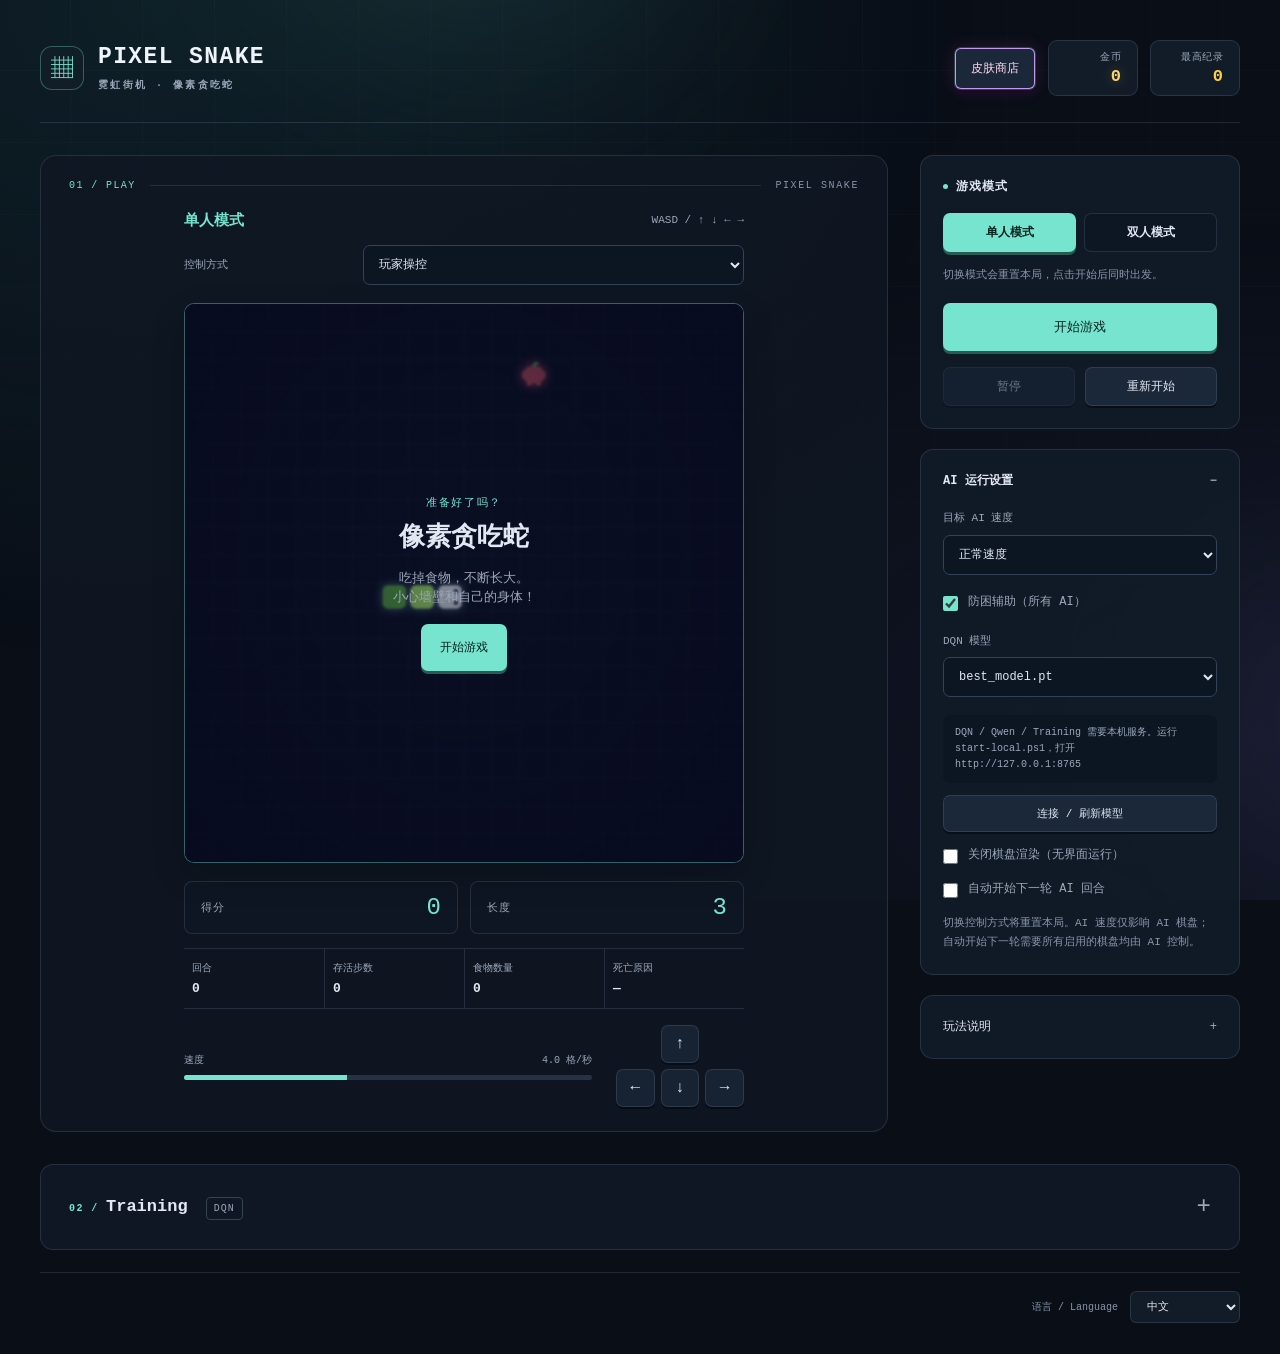
==== index.html @ e426af6d "Initial upload: Pixel Snake AI agents and training" ====
<!DOCTYPE html>
<html lang="zh-CN">
<head>
<meta charset="UTF-8">
<meta name="viewport" content="width=device-width, initial-scale=1, maximum-scale=1, user-scalable=no">
<title>像素贪吃蛇 · PIXEL SNAKE</title>
<link rel="stylesheet" href="css/style.css">
<link rel="stylesheet" href="css/layout.css">
</head>
<body>
<div class="bg" aria-hidden="true"><div class="bg-grid"></div><div class="glow g1"></div><div class="glow g2"></div></div>
<main class="cabinet" id="cabinet">
  <header class="topbar">
    <div class="brand"><div class="mark" aria-hidden="true">▦</div><h1 class="logo">PIXEL SNAKE<small data-i18n="subtitle">像素风贪吃蛇</small></h1></div>
    <div class="top-actions">
      
      <button class="btn ghost shop-launch" id="shop-open" data-i18n="shop">皮肤商店</button>
      <div class="best-chip coin-chip"><span data-i18n="coins">金币</span><b id="coins">0</b></div>
      
      <div class="best-chip"><span data-i18n="best">最高纪录</span><b id="best">0</b></div>
    </div>
  </header>
  <section class="stage" data-i18n-aria="gameArea" aria-label="游戏区域">
    <div class="section-caption"><span class="section-index">01 / PLAY</span><span class="section-caption-line"></span><span>PIXEL SNAKE</span></div>
    <div class="boards">
      <section class="player" id="player-1" aria-labelledby="player-title-1">
        <header class="player-heading"><h2 id="player-title-1">玩家 1</h2><span id="player-keys-1">WASD / ↑ ↓ ← →</span></header>
        <!-- agent-controls-start -->
        <label class="agent-select"><span data-i18n="controller">Controller</span>
          <select id="agent-1" data-player-agent="1">
            <option value="human" data-i18n="humanAgent">Human</option>
            <option value="random" data-i18n="randomAgent">Random AI</option>
            <option value="heuristic" data-i18n="heuristicAgent">Heuristic AI</option>
            <option value="dqn">DQN</option>
            <option value="qwen">Qwen (Ollama)</option>
          </select>
        </label>
        <p class="headless-note" id="ai-status-1" role="status" aria-live="polite"></p>
        <p class="hint throughput" id="ai-rate-1" hidden></p>
        <p class="headless-note" id="headless-1" data-i18n="headlessNote" hidden>Board rendering is disabled. Statistics remain live.</p>
        <!-- agent-controls-end -->
        <div class="screen" id="screen-1">
          <canvas id="game-1" width="480" height="480" aria-label="玩家 1 的贪吃蛇棋盘" data-i18n="canvasFallback">请使用支持 Canvas 的浏览器。</canvas>
          <div class="flash" id="flash-1" aria-hidden="true"></div>
          <div class="overlay" id="overlay-1"><div class="overlay-inner">
            <div class="ov-kicker" id="kicker-1">准备好了吗？</div>
            <h2 class="ov-title" id="title-1">像素贪吃蛇</h2>
            <p class="ov-sub" id="text-1">吃掉食物，不断长大。</p>
            <button class="btn primary" id="play-1" data-i18n="start">开始游戏</button>
          </div></div>
        </div>
        <div class="score-grid">
          <div class="stat score"><div class="lab" data-i18n="score">得分</div><div class="val" id="score-1">0</div></div>
          <div class="stat"><div class="lab" data-i18n="length">长度</div><div class="val" id="length-1">3</div></div>
        </div>
        <dl class="episode-stats" aria-label="Episode statistics" data-i18n-aria="episodeStats">
          <div><dt data-i18n="episodeNumber">Episode</dt><dd id="episode-1">0</dd></div>
          <div><dt data-i18n="stepsSurvived">Steps survived</dt><dd id="steps-1">0</dd></div>
          <div><dt data-i18n="foodCollected">Food collected</dt><dd id="food-1">0</dd></div>
          <div><dt data-i18n="causeOfDeath">Cause of death</dt><dd id="death-1">—</dd></div>
        </dl>
        <div class="board-bottom">
        <div class="speed-meter"><div class="top"><span data-i18n="speed">速度</span><span id="speed-1">4.0 格/秒</span></div><div class="meter"><i id="meter-1"></i></div></div>
        <div class="direction-controls">
        <div class="dpad" data-i18n-aria="directions" aria-label="方向控制">
          <button class="btn ghost up" data-player="1" data-direction="up" data-i18n-aria="up" aria-label="向上">↑</button>
          <button class="btn ghost left" data-player="1" data-direction="left" data-i18n-aria="left" aria-label="向左">←</button>
          <button class="btn ghost right" data-player="1" data-direction="right" data-i18n-aria="right" aria-label="向右">→</button>
          <button class="btn ghost down" data-player="1" data-direction="down" data-i18n-aria="down" aria-label="向下">↓</button>
        </div>
        </div>
        </div>
      </section>
      <section class="player second" id="player-2" aria-labelledby="player-title-2" hidden>
        <header class="player-heading"><h2 id="player-title-2">玩家 2</h2><span id="player-keys-2">↑ ↓ ← →</span></header>
        <!-- agent-controls-start -->
        <label class="agent-select"><span data-i18n="controller">Controller</span>
          <select id="agent-2" data-player-agent="2">
            <option value="human" data-i18n="humanAgent">Human</option>
            <option value="random" data-i18n="randomAgent">Random AI</option>
            <option value="heuristic" data-i18n="heuristicAgent">Heuristic AI</option>
            <option value="dqn">DQN</option>
            <option value="qwen">Qwen (Ollama)</option>
          </select>
        </label>
        <p class="headless-note" id="ai-status-2" role="status" aria-live="polite"></p>
        <p class="hint throughput" id="ai-rate-2" hidden></p>
        <p class="headless-note" id="headless-2" data-i18n="headlessNote" hidden>Board rendering is disabled. Statistics remain live.</p>
        <!-- agent-controls-end -->
        <div class="screen" id="screen-2">
          <canvas id="game-2" width="480" height="480" aria-label="玩家 2 的贪吃蛇棋盘" data-i18n="canvasFallback">请使用支持 Canvas 的浏览器。</canvas>
          <div class="flash" id="flash-2" aria-hidden="true"></div>
          <div class="overlay" id="overlay-2"><div class="overlay-inner">
            <div class="ov-kicker" id="kicker-2">准备好了吗？</div>
            <h2 class="ov-title" id="title-2">像素贪吃蛇</h2>
            <p class="ov-sub" id="text-2">吃掉食物，不断长大。</p>
            <button class="btn primary" id="play-2" data-i18n="start">开始游戏</button>
          </div></div>
        </div>
        <div class="score-grid">
          <div class="stat score"><div class="lab" data-i18n="score">得分</div><div class="val" id="score-2">0</div></div>
          <div class="stat"><div class="lab" data-i18n="length">长度</div><div class="val" id="length-2">3</div></div>
        </div>
        <dl class="episode-stats" aria-label="Episode statistics" data-i18n-aria="episodeStats">
          <div><dt data-i18n="episodeNumber">Episode</dt><dd id="episode-2">0</dd></div>
          <div><dt data-i18n="stepsSurvived">Steps survived</dt><dd id="steps-2">0</dd></div>
          <div><dt data-i18n="foodCollected">Food collected</dt><dd id="food-2">0</dd></div>
          <div><dt data-i18n="causeOfDeath">Cause of death</dt><dd id="death-2">—</dd></div>
        </dl>
        <div class="board-bottom">
        <div class="speed-meter"><div class="top"><span data-i18n="speed">速度</span><span id="speed-2">4.0 格/秒</span></div><div class="meter"><i id="meter-2"></i></div></div>
        <div class="direction-controls">
        <div class="dpad" data-i18n-aria="directions" aria-label="方向控制">
          <button class="btn ghost up" data-player="2" data-direction="up" data-i18n-aria="up" aria-label="向上">↑</button>
          <button class="btn ghost left" data-player="2" data-direction="left" data-i18n-aria="left" aria-label="向左">←</button>
          <button class="btn ghost right" data-player="2" data-direction="right" data-i18n-aria="right" aria-label="向右">→</button>
          <button class="btn ghost down" data-player="2" data-direction="down" data-i18n-aria="down" aria-label="向下">↓</button>
        </div>
        </div>
        </div>
      </section>
    </div>
    
  </section>
  <aside class="panel">
    <section class="card game-mode-card">
      <h3 data-i18n="mode">游戏模式</h3>
      <div class="seg" role="group" data-i18n-aria="mode" aria-label="游戏模式">
        <button data-mode="single" data-i18n="single" class="active" aria-pressed="true">单人模式</button>
        <button data-mode="dual" data-i18n="dual" aria-pressed="false">双人模式</button>
      </div>
      <p class="hint secondary-hint" data-i18n="modeHint">切换模式会重置本局，点击开始后同时出发。</p>
      <button class="btn primary round-action" id="start" data-i18n="start">开始游戏</button>
      <div class="ctl-row"><button class="btn ghost" id="pause" disabled>暂停</button><button class="btn ghost" id="restart" data-i18n="restart">重新开始</button></div>
    </section>
    <!-- agent-controls-start -->
    <details class="card agent-settings" open>
      <summary data-i18n="agentSettings">AI execution</summary>
      <label class="agent-select"><span data-i18n="aiSpeed">AI speed</span>
        <select id="ai-speed">
          <option value="normal" data-i18n="normalSpeed">Normal</option>
          <option value="60">60 steps/s</option>
          <option value="600">600 steps/s</option>
          <option value="6000">6,000 steps/s</option>
        </select>
      </label>
      <label class="agent-check"><input id="ai-safety" type="checkbox" checked><span data-i18n="safetyAssist">防困辅助（所有 AI）</span></label>
      <label class="agent-select"><span data-i18n="dqnModel">DQN 模型</span><select id="dqn-model"><option value="best_model.pt">best_model.pt</option></select></label>
      <p class="hint" id="local-status" role="status"></p>
      <button class="btn ghost" id="refresh-models" data-i18n="refreshModels">连接 / 刷新模型</button>
      <label class="agent-check"><input id="headless" type="checkbox"><span data-i18n="headless">Disable board rendering (headless)</span></label>
      <label class="agent-check"><input id="auto-restart" type="checkbox"><span data-i18n="autoRestart">Auto-restart AI episodes</span></label>
      <p class="hint secondary-hint" data-i18n="agentHint">Changing controller resets the round. AI speed affects AI boards only. Auto-restart requires every active board to use AI.</p>
    </details>
    <!-- agent-controls-end -->
    <details class="card rules-card">
      <summary data-i18n="rules">玩法说明</summary>
      <p class="hint" id="instructions">方向键 / WASD 移动 · 空格暂停</p>
      <p class="hint" data-i18n="boostHint">沿当前方向长按 0.5 秒加速到 10 格/秒，松开恢复。</p>
      <p class="hint" data-i18n="speedHint">初始每秒 4 格，每吃一个果子增加 0.1 格/秒，最高 10 格/秒。</p>
      <p class="hint" id="mode-rules">吃掉食物，不断长大。小心墙壁和自己的身体！</p>
      <div class="legend-row"><span data-i18n="startPause">开始 / 暂停</span><div class="keys"><span class="key" data-i18n="space">空格</span></div></div>
    </details>
  </aside>
    <details class="card training-panel" id="training-panel">
      <summary><span><span class="section-index">02 / </span>Training <span class="section-tag">DQN</span></span><span class="disclosure-mark" aria-hidden="true">+</span></summary>
      <p class="hint" data-i18n="trainingHint">选择已有模型继续训练，或从零开始。episode 数表示本次追加数量。Qwen 不参与训练。</p>
      <div class="training-layout"><div class="training-fields">
      <label class="agent-select"><span data-i18n="trainingSource">起始模型</span><select id="training-model"><option value="" data-i18n="newModel">从零开始</option></select></label>
      <label class="agent-select"><span data-i18n="rewardProfile">训练奖励</span><select id="training-reward"><option value="inherit" data-i18n="rewardInherit">沿用模型（新模型用经典奖励）</option><option value="classic" data-i18n="rewardClassic">经典奖励</option><option value="strategy_v1" data-i18n="rewardStrategy">策略奖励 v1（实验）</option></select></label>
      <p class="hint" data-i18n="rewardHint">切换奖励会清空旧经验回放；保留网络和累计 episode。策略奖励需训练后才影响模型。</p>
      <label class="agent-select"><span data-i18n="trainingEpisodes">追加 episodes</span><input id="training-episodes" type="number" min="1" max="10000" value="100"></label>
      <label class="agent-select"><span data-i18n="saveEvery">保存间隔</span><input id="training-save-every" type="number" min="1" max="10000" value="100"></label>
      <label class="agent-select"><span data-i18n="trainingSeed">随机种子（新模型）</span><input id="training-seed" type="number" min="0" max="99999" value="42"></label>
      </div><div class="training-monitor">
      <div class="ctl-row"><button id="training-start" class="btn primary" data-i18n="trainingStart">开始训练</button><button id="training-stop" class="btn ghost" disabled data-i18n="trainingStop">停止并保存</button></div>
      <progress id="training-progress" max="100" value="0"></progress>
      <p class="hint" id="training-status" role="status" aria-live="polite"></p>
      <p class="hint" data-i18n="trainingSaveHint">保存在 models/，例如 2000_model.pt 追加 500 回合后生成 2500_model.pt。同名模型保留在独立目录。</p>
      </div></div>
    </details>
  <footer class="cabinet-footer">
    <label class="language-control"><span data-i18n="languageLabel">语言 / Language</span><select id="language"><option value="zh-CN">中文</option><option value="en">English</option><option value="fr">Français</option></select></label>
  </footer>
  <dialog class="skin-shop" id="skin-shop" aria-labelledby="shop-title">
    <header class="shop-header"><h2 id="shop-title" data-i18n="shop">皮肤商店</h2><button class="btn ghost" id="shop-close" data-i18n="close" autofocus>关闭</button></header>
    <p class="shop-caption" data-i18n="shopIntro">每吃一个果子获得 5 金币，两位玩家共享钱包。解锁你喜欢的霓虹皮肤。</p>
    <div class="shop-toolbar">
      <div class="shop-target"><span data-i18n="equipFor">装备给</span><div class="seg" role="group" data-i18n-aria="equipFor" aria-label="装备给">
        <button data-shop-player="1" data-i18n="player1" aria-pressed="true" class="active">玩家 1</button>
        <button data-shop-player="2" data-i18n="player2" aria-pressed="false">玩家 2</button>
      </div></div>
      <div class="best-chip coin-chip"><span data-i18n="coins">金币</span><b id="shop-coins">0</b></div>
    </div>
    <div class="shop-grid">
      <article class="skin-card" id="skin-card-lime" style="--skin-color:#b5ff70;--skin-alt:#63c244">
        <div class="skin-preview" aria-hidden="true"><i></i><i></i><i></i><i></i><i></i><i></i></div>
        <h3 data-i18n="skin_lime">lime</h3><p class="skin-price" id="skin-price-lime"></p>
        <button class="btn ghost" id="skin-buy-lime" data-skin="lime">装备</button>
      </article>
      <article class="skin-card" id="skin-card-cyan" style="--skin-color:#75f8ff;--skin-alt:#31bbd2">
        <div class="skin-preview" aria-hidden="true"><i></i><i></i><i></i><i></i><i></i><i></i></div>
        <h3 data-i18n="skin_cyan">cyan</h3><p class="skin-price" id="skin-price-cyan"></p>
        <button class="btn ghost" id="skin-buy-cyan" data-skin="cyan">装备</button>
      </article>
      <article class="skin-card" id="skin-card-pink" style="--skin-color:#ff88d8;--skin-alt:#c43b9c">
        <div class="skin-preview" aria-hidden="true"><i></i><i></i><i></i><i></i><i></i><i></i></div>
        <h3 data-i18n="skin_pink">pink</h3><p class="skin-price" id="skin-price-pink"></p>
        <button class="btn ghost" id="skin-buy-pink" data-skin="pink">装备</button>
      </article>
      <article class="skin-card" id="skin-card-violet" style="--skin-color:#c3a0ff;--skin-alt:#7952d0">
        <div class="skin-preview" aria-hidden="true"><i></i><i></i><i></i><i></i><i></i><i></i></div>
        <h3 data-i18n="skin_violet">violet</h3><p class="skin-price" id="skin-price-violet"></p>
        <button class="btn ghost" id="skin-buy-violet" data-skin="violet">装备</button>
      </article>
      <article class="skin-card" id="skin-card-solar" style="--skin-color:#ffdb79;--skin-alt:#eb9c2b">
        <div class="skin-preview" aria-hidden="true"><i></i><i></i><i></i><i></i><i></i><i></i></div>
        <h3 data-i18n="skin_solar">solar</h3><p class="skin-price" id="skin-price-solar"></p>
        <button class="btn ghost" id="skin-buy-solar" data-skin="solar">装备</button>
      </article>
      <article class="skin-card" id="skin-card-prism" style="--skin-color:#69f8ed;--skin-alt:#f56fce">
        <div class="skin-preview" aria-hidden="true"><i></i><i></i><i></i><i></i><i></i><i></i></div>
        <h3 data-i18n="skin_prism">prism</h3><p class="skin-price" id="skin-price-prism"></p>
        <button class="btn ghost" id="skin-buy-prism" data-skin="prism">装备</button>
      </article>
      <article class="skin-card" id="skin-card-solid_cyan" style="--skin-color:#55eaff;--skin-alt:#55eaff">
        <div class="skin-preview" aria-hidden="true"><i></i><i></i><i></i><i></i><i></i><i></i></div>
        <h3 data-i18n="skin_solid_cyan">纯色冰蓝</h3><p class="skin-price" id="skin-price-solid_cyan"></p>
        <button class="btn ghost" id="skin-buy-solid_cyan" data-skin="solid_cyan">装备</button>
      </article>
      <article class="skin-card" id="skin-card-solid_pink" style="--skin-color:#ff73ce;--skin-alt:#ff73ce">
        <div class="skin-preview" aria-hidden="true"><i></i><i></i><i></i><i></i><i></i><i></i></div>
        <h3 data-i18n="skin_solid_pink">纯色樱粉</h3><p class="skin-price" id="skin-price-solid_pink"></p>
        <button class="btn ghost" id="skin-buy-solid_pink" data-skin="solid_pink">装备</button>
      </article>
      <article class="skin-card" id="skin-card-solid_white" style="--skin-color:#edf4ff;--skin-alt:#edf4ff">
        <div class="skin-preview" aria-hidden="true"><i></i><i></i><i></i><i></i><i></i><i></i></div>
        <h3 data-i18n="skin_solid_white">纯色月白</h3><p class="skin-price" id="skin-price-solid_white"></p>
        <button class="btn ghost" id="skin-buy-solid_white" data-skin="solid_white">装备</button>
      </article>
    </div>
    <p class="shop-message" id="shop-message" role="status" aria-live="polite"></p>
    <p class="shop-footer" id="shop-storage" data-i18n="storageNotice" hidden>浏览器未允许本地保存，本次获得的金币和皮肤仍可使用。</p>
    <p class="shop-footer" data-i18n="shopFooter">皮肤仅改变外观。打开商店会暂停游戏，关闭后点击继续。</p>
  </dialog>
  <noscript>请启用浏览器 JavaScript 后开始游戏。 / Enable JavaScript to play. / Activez JavaScript pour jouer.</noscript>
</main>
<script src="js/game.js"></script>
<script src="js/agents.js"></script>
<script src="js/episode.js"></script>
<script src="js/safety.js"></script>
<script src="js/local-ai.js"></script>
<script src="js/dqn-agent.js"></script>
<script src="js/renderer.js"></script>
<script src="js/input.js"></script>
<script src="js/main.js"></script>
</body>
</html>
---- css/style.css ----
:root{
    --ink:#0e1a10;
    --bg:#0b160d;
    --panel:#132016;
    --edge:rgba(85,234,255,.14);
    --text:#d9f4b3;
    --muted:#7f9b6c;
    --muted2:#5c7455;
    --cyan-bright:#c4faff;
    --amber:#ffcf3d;
    --red:#ff5449;
    --cyan:#55eaff;
    --pink:#ff73ce;
    --glow:0 0 0 transparent;
  }
  *{box-sizing:border-box;margin:0;padding:0}
  html,body{height:100%}
  body{
    font-family:"Chakra Petch",system-ui,sans-serif;
    color:var(--text);
    background:var(--bg);
    min-height:100vh;
    display:flex;align-items:center;justify-content:center;
    padding:22px 14px 40px;
    overflow-x:hidden;
    -webkit-tap-highlight-color:transparent;
  }

  /* ---------- ambient background ---------- */
  .bg{position:fixed;inset:0;z-index:0;overflow:hidden;pointer-events:none}
  .bg-grid{
    position:absolute;inset:-2px;
    background-image:
      linear-gradient(var(--edge) 1px,transparent 1px),
      linear-gradient(90deg,var(--edge) 1px,transparent 1px);
    background-size:26px 26px;
    -webkit-mask-image:radial-gradient(ellipse 90% 80% at 50% 42%,#000 0%,transparent 82%);
    mask-image:radial-gradient(ellipse 90% 80% at 50% 42%,#000 0%,transparent 82%);
    animation:grid 9s linear infinite;
  }
  @keyframes grid{to{background-position:26px 26px}}
  .glow{position:absolute;border-radius:50%;filter:blur(70px);opacity:.5}
  .glow.g1{width:46vw;height:46vw;left:-12vw;top:-10vw;background:radial-gradient(circle,#2c6b2a,transparent 70%)}
  .glow.g2{width:40vw;height:40vw;right:-12vw;bottom:-12vw;background:radial-gradient(circle,#5c4a12,transparent
70%);animation:drift 14s ease-in-out infinite alternate}
  @keyframes drift{to{transform:translate(4vw,-3vw)}}
  .floater{position:absolute;bottom:-40px;font-size:12px;opacity:0;animation:float linear infinite}
  @keyframes float{
    0%{transform:translateY(0) rotate(0);opacity:0}
    10%{opacity:.55}
    90%{opacity:.4}
    100%{transform:translateY(-115vh) rotate(45deg);opacity:0}
  }

  /* ---------- cabinet ---------- */
  .cabinet{
    position:relative;z-index:1;
    width:min(94vw,940px);
    background:linear-gradient(180deg,#16241a,#0f1a12);
    border:4px solid #060c08;
    box-shadow:inset 0 0 0 3px rgba(85,234,255,.06), 0 40px 80px -30px rgba(0,0,0,.9);
    padding:clamp(14px,3vw,26px);
    display:grid;
    grid-template-columns:minmax(0,1fr) 322px;
    grid-template-areas:"top top" "stage side";
    gap:clamp(14px,2.4vw,24px);
  }
  @media (max-width:820px){
    .cabinet{grid-template-columns:1fr;grid-template-areas:"top" "side" "stage"}
  }

  /* ---------- topbar ---------- */
  .topbar{
    grid-area:top;display:flex;align-items:center;justify-content:space-between;
    gap:14px;flex-wrap:wrap;
  }
  .brand{display:flex;align-items:center;gap:12px}
  .brand .mark{
    width:44px;height:44px;display:grid;place-items:center;font-size:22px;color:var(--cyan-bright);
    background:#0a120c;border:3px solid #060c08;box-shadow:0 0 18px rgba(85,234,255,.25) inset,0 0 14px
rgba(85,234,255,.22);
    font-family:"Chakra Petch";
  }
  .logo{
    font-family:"Press Start 2P";font-size:clamp(15px,3.4vw,26px);
    color:var(--cyan-bright);letter-spacing:.02em;
    text-shadow:3px 3px 0 #0a120c, 0 0 22px rgba(85,234,255,.35);
  }
  .logo small{display:block;font-family:"Chakra Petch";font-size:11px;font-weight:600;
    color:var(--muted);letter-spacing:.5em;margin-top:7px;text-transform:uppercase}
  .top-actions{display:flex;align-items:center;gap:10px}
  .language-control{display:flex;flex-direction:column;gap:5px;font-size:11px;color:var(--muted)}
  .language-control select{font:inherit;font-size:13px;color:var(--text);background:#0a120c;border:2px solid var(--edge);padding:7px;cursor:pointer}
  .language-control select:focus-visible{outline:3px solid var(--amber);outline-offset:3px}
  .best-chip{
    display:flex;flex-direction:column;align-items:flex-end;gap:3px;padding:6px 12px;
    border:2px solid var(--edge);background:#0a120c;
  }
  .best-chip span{font-size:10px;letter-spacing:.24em;color:var(--muted);text-transform:uppercase}
  .best-chip b{font-family:"Press Start 2P";font-size:14px;color:var(--amber)}

  /* ---------- stage / screen ---------- */
  .stage{grid-area:stage;position:relative;align-self:start}
  .screen{
    position:relative;aspect-ratio:1/1;width:100%;
    background:#050b07;border:6px solid #060c08;
    box-shadow:inset 0 0 60px rgba(0,0,0,.7), 0 0 0 3px rgba(85,234,255,.05);
    overflow:hidden;
  }
  canvas{position:relative;z-index:1;display:block;width:100%;height:100%;image-rendering:auto}
  .flash{position:absolute;inset:0;z-index:2;background:var(--red);opacity:0;pointer-events:none;transition:opacity .18s}
  .flash.on{opacity:.28;transition:none}

  .overlay{position:absolute;inset:0;display:grid;place-items:center;text-align:center;
    background:radial-gradient(ellipse 70% 70% at 50% 45%,rgba(6,14,9,.55),rgba(6,14,9,.86));
    backdrop-filter:blur(1px);z-index:5}
  .overlay[hidden]{display:none}
  .overlay-inner{padding:24px;max-width:340px;animation:pop .38s cubic-bezier(.2,1.3,.4,1)}
  @keyframes pop{from{transform:translateY(14px) scale(.96);opacity:0}to{transform:none;opacity:1}}
  .ov-kicker{font-size:11px;letter-spacing:.4em;text-transform:uppercase;color:var(--cyan);margin-bottom:14px}
  .ov-title{font-family:"Press Start 2P",monospace;font-size:clamp(20px,5vw,30px);line-height:1.4;margin-bottom:16px;color:var(--text)}
  .ov-title.warn{color:var(--amber)}
  .ov-title.bad{color:var(--red);text-shadow:3px 3px 0 #3a0d0b}
  .ov-sub{color:var(--muted);font-size:14px;line-height:1.7;margin-bottom:22px}
  .ov-score{font-family:"Press Start 2P";font-size:14px;color:var(--cyan-bright);margin-bottom:20px}
  .record{display:inline-block;margin-top:6px;padding:8px 14px;font-family:"Press Start 2P";font-size:12px;
    color:#0a120c;background:var(--amber);box-shadow:4px 4px 0 #5c3d00;animation:blink .5s steps(2) infinite}
  @keyframes blink{50%{opacity:.55}}

  /* ---------- pixel buttons ---------- */
  .btn{
    position:relative;font-family:"Press Start 2P";font-size:11px;letter-spacing:.02em;
    color:var(--ink);background:var(--cyan);border:none;cursor:pointer;
    padding:15px 18px;
    box-shadow:0 6px 0 #176375, 0 10px 14px rgba(0,0,0,.5);
    transition:transform .06s,box-shadow .06s,background .15s;
    text-transform:uppercase;
  }
  .btn:hover{background:var(--cyan-bright)}
  .btn:active{transform:translateY(6px);box-shadow:0 0 0 #176375,0 2px 6px rgba(0,0,0,.5)}
  .btn.primary{font-size:13px;padding:18px 26px}
  .btn.ghost{background:#16241a;color:var(--text);box-shadow:0 6px 0 #050c08,inset 0 0 0 2px var(--edge)}
  .btn.ghost:hover{background:#1c2e20}
  .btn.ghost:active{box-shadow:0 0 0 #050c08,inset 0 0 0 2px var(--cyan);transform:translateY(6px)}
  .btn:focus-visible{outline:3px solid var(--amber);outline-offset:3px}

  /* ---------- panel ---------- */
  .panel{grid-area:side;display:flex;flex-direction:column;gap:16px}
  .card{background:linear-gradient(180deg,#132018,#0e1810);border:2px solid var(--edge);padding:16px}
  .card h3{font-size:11px;letter-spacing:.28em;text-transform:uppercase;color:var(--muted);
    margin-bottom:14px;display:flex;align-items:center;gap:8px}
  .card h3::before{content:"";width:8px;height:8px;background:var(--cyan);box-shadow:0 0 8px var(--cyan)}

  .score-grid{display:grid;grid-template-columns:1fr 1fr;gap:12px}
  .stat{background:#0a120c;border:2px solid #060c08;padding:12px}
  .stat .lab{font-size:10px;letter-spacing:.22em;text-transform:uppercase;color:var(--muted)}
  .stat .val{font-family:"Press Start 2P";font-size:clamp(18px,4.4vw,26px);margin-top:9px;color:var(--text)}
  .stat.score .val{color:var(--cyan-bright)}
  .stat.record .val{color:var(--amber)}
  .val.bump{animation:bump .28s}
  @keyframes bump{0%{transform:scale(1)}40%{transform:scale(1.22);color:#fff}100%{transform:scale(1)}}

  .legend-row{display:flex;align-items:center;justify-content:space-between;padding:11px 0;border-bottom:1px
dashed rgba(85,234,255,.12)}
  .legend-row:last-child{border-bottom:none}
  .legend-row span{font-size:13px;color:var(--text)}
  .keys{display:flex;gap:5px}
  .key{min-width:26px;height:26px;display:grid;place-items:center;font-size:11px;font-weight:700;
    background:#0a120c;color:var(--muted);border:2px solid #060c08;box-shadow:0 3px 0 #050c08}
  .key.hot{color:var(--cyan-bright);border-color:var(--cyan);box-shadow:0 3px 0 #176375}

  .seg{display:flex;gap:6px}
  .seg button{flex:1;font-family:"Chakra Petch";font-weight:700;font-size:12px;letter-spacing:.06em;
    color:var(--muted);background:#0a120c;border:2px solid #060c08;padding:11px 4px;cursor:pointer;
    transition:.15s;text-transform:uppercase}
  .seg button:hover{color:var(--text);border-color:var(--muted2)}
  .seg button.active{color:var(--ink);background:var(--cyan);border-color:var(--cyan);box-shadow:0 0 16px
rgba(85,234,255,.35)}

  .ctl-row{display:flex;gap:10px;margin-top:2px}
  .ctl-row .btn{flex:1;font-size:10px;padding:14px 8px}
  .speed-meter{margin-top:14px}
  .speed-meter .top{display:flex;justify-content:space-between;font-size:10px;letter-spacing:.2em;
    text-transform:uppercase;color:var(--muted);margin-bottom:7px}
  .meter{height:12px;background:#0a120c;border:2px solid #060c08;overflow:hidden}
  .meter i{display:block;height:100%;width:0;background:linear-gradient(90deg,var(--cyan),var(--amber));
    transition:width .12s;box-shadow:0 0 12px rgba(85,234,255,.5)}

  /* ---------- d-pad ---------- */
  .dpad{display:grid;grid-template-columns:repeat(3,1fr);grid-template-rows:repeat(3,1fr);
    gap:7px;width:min(66vw,220px);aspect-ratio:1;margin:0 auto 16px}
  .dpad .up{grid-column:2;grid-row:1}
  .dpad .left{grid-column:1;grid-row:2}
  .dpad .right{grid-column:3;grid-row:2}
  .dpad .down{grid-column:2;grid-row:3}
  .dpad button{touch-action:manipulation;font-family:system-ui,sans-serif;font-size:20px;padding:8px}
  .hint{text-align:center;color:var(--muted);font-size:12px;line-height:1.8;margin-top:16px}
  [data-i18n="instructions"],.ov-sub{white-space:pre-line}
  .btn:disabled{opacity:.45;cursor:default}
  .screen{touch-action:none}
  @media(max-width:820px){
    body{height:auto;align-items:flex-start;padding:14px 8px 28px}
    .cabinet{grid-template-areas:"top" "stage" "side"}
    .panel{gap:12px}
  }
  @media(prefers-reduced-motion:reduce){
    *,*::before,*::after{animation:none!important;transition:none!important}
  }

  body{height:auto;min-height:100vh}
  [hidden]{display:none!important}
  .cabinet.dual{width:min(96vw,1320px);grid-template-columns:minmax(0,1fr) 260px}
  .boards{display:grid;grid-template-columns:minmax(0,1fr);gap:20px}
  .dual .boards{grid-template-columns:repeat(2,minmax(0,1fr))}
  .player{min-width:0;--panel-accent:var(--cyan);--panel-glow:rgba(85,234,255,.16)}
  .player.second{--panel-accent:var(--pink);--panel-glow:rgba(255,115,206,.16)}
  .player-heading{display:flex;justify-content:space-between;align-items:center;gap:8px;margin-bottom:12px}
  .player-heading h2{font-size:15px;color:var(--panel-accent)}
  .player-heading span{font-size:12px;color:var(--muted)}
  .player .screen{border-top-color:var(--panel-accent)}
  .player .score-grid{margin-top:12px}
  .player .stat .val{font-size:20px;color:var(--panel-accent)}
  .player .stat .val.score-pop{animation:score-pop .42s ease-out}
  @keyframes score-pop{
    0%,100%{transform:scale(1);filter:brightness(1);text-shadow:none}
    25%{transform:scale(1.18);filter:brightness(2);text-shadow:0 0 16px var(--panel-accent)}
    55%{transform:scale(1.05);filter:brightness(1.2)}
  }
  .player .speed-meter{margin:12px 0}
  .player .dpad{width:138px;gap:5px;margin:16px auto 0}
  .player .dpad button{font-size:18px;padding:4px}
  .player .dpad .btn.pressed,.player .dpad .btn:active{
    color:var(--ink);background:var(--panel-accent);transform:translateY(6px);
    box-shadow:inset 0 2px 4px rgba(0,0,0,.3),0 0 12px var(--panel-accent);transition:none
  }
  .player .overlay-inner{padding:16px}
  .player .ov-title{font-size:clamp(19px,2.4vw,26px);margin-bottom:12px}
  .player .ov-sub{font-size:13px;line-height:1.5;margin-bottom:16px}
  .player .ov-kicker{letter-spacing:.15em;margin-bottom:10px}
  .player .btn.primary{font-size:12px;padding:14px 18px}
  .round-action{width:100%;margin:16px 0 12px}
  .panel .hint{text-align:left}
  #instructions{white-space:pre-line}
  @media(max-width:1000px){
    .cabinet.dual{grid-template-columns:1fr;grid-template-areas:"top" "side" "stage"}
    .dual .panel{display:grid;grid-template-columns:1fr 1fr}
  }
  @media(max-width:620px){
    .dual .boards,.dual .panel{grid-template-columns:1fr}
    .player .screen{max-width:480px;margin:auto}
    .top-actions{flex-wrap:wrap}
    .logo small{letter-spacing:.2em}
  }

  /* ---------- neon arcade ---------- */
  :root{--ink:#090a19;--bg:#080918;--panel:#101329;--edge:rgba(104,230,255,.2);--text:#e2eaff;--muted:#a0a9ca;--muted2:#697599}
  body{background:radial-gradient(ellipse at 10% 10%,#222052 0,transparent 45%),radial-gradient(ellipse at 90% 90%,#321137 0,transparent 40%),#080918}
  .bg-grid{background-size:32px 32px;opacity:.55}
  .glow.g1{background:radial-gradient(circle,#00dce7,transparent 70%);opacity:.25}
  .glow.g2{background:radial-gradient(circle,#f227bd,transparent 70%);opacity:.3}
  .cabinet{background:linear-gradient(150deg,rgba(20,24,52,.98),rgba(10,12,30,.98));border:1px solid rgba(85,234,255,.45);border-radius:14px;box-shadow:0 0 45px #55eaff12,0 0 90px #ff73ce12,inset 0 1px 0 #55eaff33}
  .cabinet::before{content:"";position:absolute;top:-1px;left:12%;right:12%;height:2px;background:linear-gradient(90deg,transparent,var(--cyan),var(--pink),transparent);box-shadow:0 0 16px var(--cyan);pointer-events:none}
  .logo{color:#dbfbff;text-shadow:0 0 9px #4ddfff70,0 0 28px #cf5aff50}
  .logo small{color:#7be4f5}
  .brand .mark{color:#71f8ff;background:#101329;border-color:#5f6691;box-shadow:0 0 20px #32dbff25,inset 0 0 14px #32dbff20}
  .top-actions{flex-wrap:wrap}
  .best-chip,.language-control select,.stat,.key,.seg button{background:#0b1025;border-color:rgba(85,234,255,.4)}
  .card{background:linear-gradient(145deg,#151a35,#101328);border:1px solid rgba(85,234,255,.4);border-radius:9px;box-shadow:0 0 14px #55eaff08}
  .card h3{color:#c2c9ec;letter-spacing:.18em}
  .btn.ghost{background:#18203b;box-shadow:0 5px 0 #090b1a,inset 0 0 0 1px rgba(85,234,255,.45)}
  .btn.ghost:hover{background:#273453}
  .btn{border-radius:4px}
  .seg button{border-radius:5px}
  .seg button.active{box-shadow:0 0 16px #55eaff30}
  .player .screen{border:2px solid var(--panel-accent);border-radius:7px;box-shadow:0 0 18px var(--panel-glow),0 0 24px #0005}
  .player .stat{border:1px solid var(--panel-accent);box-shadow:0 0 12px var(--panel-glow)}
  .player .dpad .btn{box-shadow:0 5px 0 #090b1a,inset 0 0 0 1px var(--panel-accent)}
  .player .dpad .btn.pressed,.player .dpad .btn:active{box-shadow:inset 0 2px 4px #0005,0 0 12px var(--panel-accent)}
  .player-heading h2{text-shadow:0 0 12px var(--panel-accent)}
  .player .meter i{background:var(--panel-accent);box-shadow:0 0 12px var(--panel-glow)}
  .overlay{background:radial-gradient(ellipse at 50% 45%,#0b102572,#080b20e8)}
  .coin-chip b{color:#ffd36c;text-shadow:0 0 14px #ffb83c55}
  .shop-launch{color:#ffd9f1!important;box-shadow:0 5px 0 #170c23,inset 0 0 0 1px var(--pink),0 0 18px #ff73ce20!important}
  .shop-banner{display:flex;align-items:center;justify-content:space-between;gap:12px;margin-top:15px;padding-top:14px;border-top:1px solid var(--edge)}
  .shop-banner p{font-size:12px;color:var(--muted);line-height:1.6}
  .skin-shop{position:fixed;inset:0;margin:auto;width:min(850px,94vw);max-height:88vh;overflow:auto;padding:24px;color:var(--text);background:linear-gradient(140deg,#151c37,#110e27);border:1px solid var(--pink);border-radius:16px;box-shadow:0 0 60px #ff73ce25}
  .skin-shop::backdrop{background:#050818cf;backdrop-filter:blur(7px)}
  .shop-header{display:flex;align-items:center;justify-content:space-between;gap:14px;margin-bottom:12px}
  .shop-header h2{font-size:24px;letter-spacing:.04em;color:#ffd9f1;text-shadow:0 0 16px #ff73ce80}
  .shop-caption{font-size:13px;line-height:1.6;color:var(--muted);margin-bottom:16px}
  .shop-toolbar{display:flex;flex-wrap:wrap;align-items:center;justify-content:space-between;gap:14px;margin:16px 0}
  .shop-target{display:flex;align-items:center;gap:10px;font-size:12px;color:var(--muted)}
  .shop-target .seg{min-width:200px}
  .shop-grid{display:grid;grid-template-columns:repeat(3,minmax(0,1fr));gap:12px}
  .skin-card{border:1px solid rgba(85,234,255,.4);border-radius:10px;background:#0a1024;padding:14px;min-width:0}
  .skin-card.equipped{border-color:var(--pink);box-shadow:inset 0 0 18px #ff73ce08,0 0 15px #ff73ce18}
  .skin-card h3{font-size:15px;margin:12px 0 7px;color:var(--skin-color)}
  .skin-price{min-height:18px;font-size:12px;color:var(--muted);margin-bottom:12px}
  .skin-card .btn{width:100%;font-size:11px;padding:12px 6px;margin-bottom:5px}
  .skin-card .btn:disabled{opacity:.65}
  .skin-preview{display:flex;align-items:center;justify-content:center;gap:3px;height:64px;background:radial-gradient(ellipse,#ffffff08,transparent 75%);overflow:hidden}
  .skin-preview i{display:block;width:19px;height:19px;border-radius:var(--skin-radius,5px);background:var(--skin-color);box-shadow:0 0 var(--skin-glow,8px) var(--skin-glow-color,rgba(174,239,255,.5))}
  .skin-preview i:nth-child(even){background:var(--skin-alt)}
  .skin-preview i:last-child{position:relative;transform:translateY(-7px);background:var(--skin-head,#f1faff)}
  .skin-preview i:last-child::after{content:"";position:absolute;right:4px;top:4px;width:3px;height:3px;background:var(--skin-eye,#0a1024);box-shadow:0 8px var(--skin-eye,#0a1024)}
  .shop-message{min-height:24px;margin-top:18px;font-size:13px;line-height:1.6;color:#8aeeff}
  .shop-footer{font-size:12px;line-height:1.6;color:var(--muted);margin-top:10px}
  @media(max-width:620px){.skin-shop{padding:16px}.shop-grid{grid-template-columns:repeat(2,minmax(0,1fr))}.shop-header h2{font-size:21px}.skin-preview i{width:15px;height:15px}.shop-target{flex-wrap:wrap}}
  /* Every frame uses both neon colors, including in single-player mode. */
  :root{
    --neon-border:linear-gradient(135deg,var(--cyan) 0%,var(--cyan) 25%,var(--pink) 75%,var(--pink) 100%);
    --neon-frame-glow:-4px -3px 16px rgba(85,234,255,.18),4px 3px 16px rgba(255,115,206,.22);
  }
  .cabinet,.card,.player .screen,.player .stat,.best-chip,.language-control select,
  .skin-shop,.skin-card,.skin-card.equipped{
    border:2px solid transparent;
    background:linear-gradient(var(--frame-fill,#10152d),var(--frame-fill,#10152d)) padding-box,var(--neon-border) border-box;
    box-shadow:var(--neon-frame-glow);
  }
  .cabinet{--frame-fill:#10142b;box-shadow:-12px -8px 45px #55eaff20,12px 8px 45px #ff73ce24}
  .player .screen{--frame-fill:#090e21;border-width:3px}
  .player .stat,.best-chip,.language-control select,.skin-card{--frame-fill:#0b1025}
  .skin-shop{--frame-fill:#13152c;box-shadow:-14px -10px 60px #55eaff25,14px 10px 60px #ff73ce30}
  .skin-card.equipped{outline:1px solid var(--pink);outline-offset:3px}
  .seg button,.player .dpad .btn{
    border:2px solid transparent;
    background:linear-gradient(#18203b,#18203b) padding-box,var(--neon-border) border-box;
    box-shadow:0 5px 0 #090b1a,-2px -2px 9px #55eaff20,2px 2px 9px #ff73ce25;
  }
  .seg button.active,.btn.primary,.player .dpad .btn.pressed,.player .dpad .btn:active{
    color:var(--ink);border-color:transparent;
    background:linear-gradient(110deg,var(--cyan) 5%,#b6baff 50%,var(--pink) 95%);
    box-shadow:0 5px 0 #342044,-3px -2px 14px #55eaff30,3px 2px 14px #ff73ce38;
  }
  .player .dpad .btn.pressed,.player .dpad .btn:active{box-shadow:inset 0 2px 4px #0005,-3px -2px 12px #55eaff40,3px 2px 12px #ff73ce40}
  .game-mode-card .seg button{
    color:var(--text);border:1px solid rgba(85,234,255,.65);background:#14263a;
    box-shadow:0 3px 0 #090b1a;
  }
  .game-mode-card .seg button:hover{background:#1b3549}
  .game-mode-card .seg button.active,.btn.primary{
    color:var(--ink);border-color:var(--cyan);background:var(--cyan);
    box-shadow:0 5px 0 #176375,0 0 12px #55eaff20;
  }
  .game-mode-card .seg button.active:hover,.btn.primary:hover{background:var(--cyan-bright)}
  .btn.primary:active{box-shadow:0 0 0 #176375,0 0 10px #55eaff20}
  .cabinet-footer{grid-column:1 / -1;display:flex;justify-content:flex-end;align-items:center;padding-top:10px;border-top:1px solid #55eaff20}
  .cabinet-footer .language-control{flex-direction:row;align-items:center;gap:12px}
  .cabinet-footer .language-control select{min-width:110px;padding:8px 12px;box-shadow:none}
  .direction-controls{display:flex;justify-content:center;align-items:center;padding:28px 12px 18px}
  .player .direction-controls .dpad{width:min(192px,100%);gap:10px;margin:0}
  .player .direction-controls .dpad button{font-size:22px;padding:8px}
  .player-heading{min-height:28px}
  @media(min-width:821px){.panel{padding-top:40px}}
  @media(max-width:1000px){.dual .panel{padding-top:0}}
  .cabinet-footer .language-control select{background:#30343d;border:1px solid #626874;color:#e5e7eb;border-radius:5px;box-shadow:none}
  .cabinet-footer .language-control select:focus-visible{outline-color:#aab1bc}
  .player{
    --neon-border:linear-gradient(var(--panel-accent),var(--panel-accent));
    --neon-frame-glow:0 0 16px var(--panel-glow);
  }
  .player .dpad .btn{
    --neon-border:linear-gradient(135deg,var(--cyan) 0%,var(--cyan) 25%,var(--pink) 75%,var(--pink) 100%);
  }
  .player .overlay.result .ov-title,.player .overlay.result .ov-kicker,
  .player .overlay.result .ov-sub{color:var(--panel-accent);text-shadow:0 0 12px var(--panel-glow)}
  .player .overlay.result .ov-sub{font-size:24px;font-weight:bold}
  .player .overlay.result.new-record .ov-title,.player .overlay.result.new-record .ov-sub{
    background:linear-gradient(90deg,var(--cyan),var(--pink));
    background-clip:text;-webkit-background-clip:text;color:transparent;-webkit-text-fill-color:transparent;text-shadow:none;
  }
  .player .overlay.result.new-record .ov-title{text-transform:uppercase}
  .dual .player .overlay.result .btn.primary{
    background:var(--panel-accent);border-color:var(--panel-accent);box-shadow:0 5px 0 #090b1a,0 0 12px var(--panel-glow);
  }
  .player.boosting .meter i{background:var(--panel-accent);box-shadow:0 0 16px var(--panel-accent);filter:brightness(1.2)}
  .player.boosting .speed-meter .top{color:var(--panel-accent)}
  .panel .hint{line-height:1.8}
  html:lang(zh-CN) body,
  html:lang(zh-CN) .cabinet *,
  html:lang(fr) body,
  html:lang(fr) .cabinet *,
  html:lang(en) body,
  html:lang(en) .cabinet *{font-family:Consolas,"Microsoft YaHei","PingFang SC",monospace}

/* Agent controls and episode statistics */
.agent-select{display:flex;align-items:center;justify-content:space-between;gap:12px;color:var(--muted);font-size:12px;margin:0 0 12px}
.agent-select select{min-width:0;max-width:65%;padding:8px;border:1px solid var(--panel-accent,var(--cyan));border-radius:5px;background:#0b1025;color:var(--text);font:inherit}
.agent-select select:focus-visible,.agent-check input:focus-visible{outline:2px solid var(--amber);outline-offset:3px}
.agent-check{display:flex;align-items:flex-start;gap:9px;font-size:12px;color:var(--muted);line-height:1.6;margin-top:12px}
.agent-check input{margin-top:3px;accent-color:var(--cyan)}
.episode-stats{display:grid;grid-template-columns:repeat(2,minmax(0,1fr));gap:8px;margin:0 0 12px;font-size:12px}
.episode-stats>div{padding:8px;background:#0b1025;border:1px solid var(--edge);border-radius:5px}
.episode-stats dt{color:var(--muted);font-size:11px}
.episode-stats dd{color:var(--panel-accent);margin-top:5px;font-weight:bold;overflow-wrap:anywhere}
.headless-note{font-size:12px;line-height:1.6;color:var(--muted);margin:0 0 12px}

.training-panel summary{cursor:pointer;color:var(--cyan);font-weight:bold;margin-bottom:12px}
.agent-select input{width:100px;max-width:50%;padding:8px;background:#0b1025;color:var(--text);border:1px solid var(--edge);border-radius:5px;font:inherit}
.training-panel progress{width:100%;height:10px;accent-color:var(--cyan);margin-top:16px}
#training-status,#local-status{overflow-wrap:anywhere;white-space:pre-line}
---- css/layout.css ----
/* Page layout refresh. Gameplay, canvas styling and skins stay in their own modules. */
:root{--bg:#090e17;--text:#e2e9f2;--muted:#9ba8ba;--muted2:#8996ab;--edge:rgba(156,182,208,.16);--cyan:#77e4cf;--cyan-bright:#b4f7e9;--pink:#c29aee}
html{scroll-behavior:smooth}
body{display:block;padding:40px 28px 28px;background:#090e17;min-height:100vh}
.bg{background:radial-gradient(ellipse at 12% 0%,rgba(38,109,111,.19),transparent 52%),radial-gradient(ellipse at 98% 82%,rgba(67,65,117,.15),transparent 50%)}
.bg-grid{background-size:72px 72px;opacity:.19;animation:none;mask-image:linear-gradient(#000,transparent 90%);-webkit-mask-image:linear-gradient(#000,transparent 90%)}
.bg .glow{filter:blur(100px);opacity:.1;animation:none}
.bg .glow.g1{background:#69d9c2;width:35vw;height:25vw;top:-20vw;left:20vw}
.bg .glow.g2{background:#8073c5;width:28vw;height:28vw;right:-20vw;bottom:0}
.cabinet,.cabinet.dual{width:min(100%,1200px);margin:0 auto;padding:0;display:grid;grid-template-columns:minmax(0,1fr) 320px;grid-template-areas:"top top" "stage side" "training training" "footer footer";gap:32px;background:none;border:0;border-radius:0;box-shadow:none}
.cabinet::before{display:none}
.topbar{padding:0 0 26px;border-bottom:1px solid var(--edge);gap:24px}
.brand{gap:14px}.brand .mark{width:44px;height:44px;border:1px solid #77e4cf55;border-radius:12px;background:#111e27;color:var(--cyan);box-shadow:none}
.logo{font-size:23px;color:#eef4fa;text-shadow:none;letter-spacing:.06em}
.logo small{font-size:10px;color:var(--muted);letter-spacing:.24em;margin-top:8px}
.top-actions{gap:12px}.best-chip{background:#121c28;border:1px solid var(--edge);border-radius:9px;box-shadow:none;padding:9px 16px;min-width:90px}
.best-chip span{letter-spacing:.05em}.best-chip b{font-size:17px}
.top-actions .btn{font-size:12px;padding:12px 16px}
.section-caption{display:flex;align-items:center;gap:14px;margin:0 0 18px;color:var(--muted2);font-size:10px;letter-spacing:.16em}
.section-index{color:var(--cyan);font-size:10px;letter-spacing:.14em}
.section-caption-line{flex:1;height:1px;background:var(--edge)}
.stage{min-width:0;padding:24px 28px;background:rgba(16,24,35,.87);border:1px solid var(--edge);border-radius:16px}
.boards{gap:28px;max-width:560px;margin:0 auto}.dual .boards{max-width:none;gap:20px}
.player{display:flex;flex-direction:column}.player-heading{margin-bottom:14px;min-height:22px}.player-heading h2{text-shadow:none;font-size:15px}.player-heading span{font-size:11px}
.player>.agent-select{margin-bottom:18px}.player>.agent-select select{min-width:150px;max-width:75%}
.player .screen{background:#090e21;border:1px solid #77e4cf66;border-radius:10px;box-shadow:0 12px 32px #0003;max-width:560px;margin:0;width:100%}
.player.second .screen{border-color:#c29aee66}
.player .score-grid{margin-top:18px;gap:12px}.player .stat{padding:12px 16px;border:1px solid var(--edge);border-radius:8px;background:#0d1622;box-shadow:none;display:flex;align-items:center;justify-content:space-between}
.player .stat .val{font-size:24px;margin:0}.stat .lab{font-size:11px;letter-spacing:.08em}
.episode-stats{grid-template-columns:repeat(4,minmax(0,1fr));gap:0;margin:14px 0 0;padding:0;border-top:1px solid var(--edge);border-bottom:1px solid var(--edge)}
.episode-stats>div{border:0;background:none;border-radius:0;padding:12px 8px}.episode-stats>div+div{border-left:1px solid var(--edge)}
.episode-stats dt{font-size:10px}.episode-stats dd{font-size:13px;color:var(--text);margin-top:6px}
.player .headless-note{font-size:11px;line-height:1.6;margin:0 0 12px;overflow-wrap:anywhere}.player .headless-note:empty{display:none}
.board-bottom{display:flex;align-items:center;justify-content:space-between;gap:24px;margin-top:16px}.board-bottom .speed-meter{flex:1;margin:0}.speed-meter .top{font-size:10px;letter-spacing:0;line-height:1.5;gap:10px}.meter{height:5px;border:0;border-radius:4px;background:#263244}.meter i{box-shadow:none}
.player .direction-controls{padding:0;flex:none}.player .direction-controls .dpad{width:128px;grid-template-rows:repeat(2,38px);gap:6px;aspect-ratio:auto}.player .direction-controls .dpad button{font-size:16px;padding:0;border:1px solid var(--edge);border-radius:7px;background:#172332;box-shadow:0 2px 0 #060c14}.dpad .up{grid-row:1}.dpad .left,.dpad .right,.dpad .down{grid-row:2}
.panel,.dual .panel{padding-top:0;display:flex;flex-direction:column;gap:20px;min-width:0}
.card{padding:22px;background:rgba(18,27,40,.94);border:1px solid var(--edge);border-radius:13px;box-shadow:none}
.card h3{font-size:12px;letter-spacing:.08em;margin-bottom:18px;color:var(--text)}.card h3::before{width:5px;height:5px;border-radius:50%;box-shadow:none}
.btn{border-radius:7px;text-transform:none;letter-spacing:0;transition:background .15s,transform .1s}
.btn.primary,.game-mode-card .seg button.active{background:var(--cyan);color:#09241f;border:1px solid transparent;box-shadow:0 3px 0 #285c53}
.btn.ghost{background:#1a2839;color:var(--text);border:1px solid var(--edge);box-shadow:0 2px 0 #080e17}
.btn.ghost:hover{background:#26384d}.btn:active,.btn.ghost:active{transform:translateY(2px)}
.btn.primary:hover{background:var(--cyan-bright)}
.seg{gap:8px}.game-mode-card .seg button{border-radius:7px;border:1px solid var(--edge);background:#0d1724;padding:10px 6px;box-shadow:none;letter-spacing:0;font-size:12px}
.game-mode-card .round-action{margin-top:18px;margin-bottom:14px;font-size:13px;padding:14px}
.ctl-row{gap:10px}.ctl-row .btn{font-size:12px;padding:10px 8px}
.panel .hint{font-size:11px;line-height:1.75;margin-top:14px}.secondary-hint{color:var(--muted2)}
.agent-select{display:flex;flex-direction:column;align-items:stretch;gap:8px;margin-bottom:18px;font-size:11px;line-height:1.5}
.agent-select select,.agent-select input{width:100%;max-width:100%;padding:10px 11px;min-height:40px;border:1px solid #334357;border-radius:7px;background:#0c1623;color:var(--text);font-size:12px}
.player>.agent-select{flex-direction:row;align-items:center}.player>.agent-select select{width:auto;flex:1;max-width:68%}
.agent-check{margin-top:14px;gap:10px;font-size:12px;line-height:1.65}.agent-check input{width:15px;height:15px;flex:none}
.agent-settings>#refresh-models{margin-top:12px;width:100%;padding:10px;font-size:11px}
.agent-settings>#local-status{padding:10px 12px;background:#0c1623;border-radius:7px;font-size:10px;line-height:1.6}
.agent-settings>.agent-check:has(#ai-safety){margin-bottom:20px}
details>summary{cursor:pointer;list-style:none;font-size:12px;line-height:1.5;color:var(--text)}
details>summary::-webkit-details-marker{display:none}.rules-card>summary::after{content:'+';float:right;color:var(--muted)}.rules-card[open]>summary::after{content:'−'}
.rules-card .hint{margin-top:14px}.rules-card .legend-row{padding-bottom:0}
.training-panel{grid-area:training;padding:24px 28px;background:rgba(18,27,40,.8)}
.training-panel>summary{display:flex;align-items:center;justify-content:space-between;gap:16px;margin:0;font-size:17px;color:var(--text);font-weight:600}
.section-tag{display:inline-block;font-size:10px;font-weight:400;letter-spacing:.1em;color:var(--muted);padding:3px 7px;border:1px solid #354254;border-radius:4px;margin-left:8px}
.disclosure-mark{font-size:24px;font-weight:400;color:var(--muted);transition:transform .15s}.training-panel[open] .disclosure-mark{transform:rotate(45deg)}
.training-panel>.hint{text-align:left;max-width:780px;font-size:12px;color:var(--muted);margin:18px 0 24px}
.training-layout{display:grid;grid-template-columns:minmax(0,1.5fr) minmax(240px,1fr);gap:36px}
.training-fields{display:grid;grid-template-columns:repeat(2,minmax(0,1fr));gap:0 22px;align-content:start;min-width:0}.training-fields>.agent-select:first-child,.training-fields>.hint{grid-column:1/-1}.training-fields>.hint{text-align:left;font-size:11px;line-height:1.7;margin:0 0 20px}
.training-monitor{border-left:1px solid var(--edge);padding-left:28px;min-width:0}.training-monitor .ctl-row{margin:0}.training-monitor .hint{text-align:left;font-size:11px;line-height:1.85}.training-panel progress{height:6px;margin-top:22px}
#training-status{font-size:12px;padding:16px;background:#0c1623;border-radius:8px;min-height:96px;color:var(--text)}
.cabinet-footer{grid-area:footer;margin-top:-10px;border-top:1px solid var(--edge);padding:18px 0 0}.cabinet-footer .language-control{font-size:10px;color:var(--muted2)}.cabinet-footer .language-control select{background:#121c28;border:1px solid var(--edge);font-size:11px;border-radius:6px}
.dual .stage{padding:20px}.dual .board-bottom{flex-direction:column;align-items:stretch;gap:18px}.dual .direction-controls{justify-content:center}.dual .episode-stats{grid-template-columns:repeat(2,minmax(0,1fr))}.dual .episode-stats>div:nth-child(3){border-left:0}.dual .player-heading{flex-wrap:wrap;gap:6px}.dual .player>.agent-select{flex-direction:column;align-items:stretch}.dual .player>.agent-select select{max-width:100%;width:100%}
@media(min-width:1500px){.cabinet.dual{width:min(100%,1440px)}}
@media(max-width:1000px){body{padding:24px 20px}.cabinet,.cabinet.dual{grid-template-columns:minmax(0,1fr) 280px;gap:22px;grid-template-areas:"top top" "stage side" "training training" "footer footer"}.stage{padding:20px}.card{padding:18px}.cabinet.dual{grid-template-columns:1fr;grid-template-areas:"top" "stage" "side" "training" "footer"}.dual .panel{display:grid;grid-template-columns:1fr 1fr}.dual .rules-card{grid-column:1/-1}}
@media(max-width:760px){body{padding:22px 16px}.cabinet,.cabinet.dual{grid-template-columns:1fr;grid-template-areas:"top" "stage" "side" "training" "footer";gap:20px}.topbar{gap:20px;padding-bottom:20px}.top-actions{width:100%;justify-content:space-between;gap:8px}.top-actions .best-chip{flex:1;min-width:0}.panel,.dual .panel{display:flex}.stage{padding:18px}.boards{max-width:500px}.training-layout{grid-template-columns:1fr;gap:20px}.training-monitor{border-left:0;border-top:1px solid var(--edge);padding:22px 0 0}.training-panel{padding:20px}.cabinet-footer{margin-top:0;justify-content:center}.logo{font-size:21px}.section-caption{font-size:9px}.dual .boards{grid-template-columns:1fr}.dual .board-bottom{flex-direction:row;align-items:center}.dual .player>.agent-select{flex-direction:row;align-items:center}.dual .player>.agent-select select{max-width:68%}.dual .episode-stats{grid-template-columns:repeat(4,minmax(0,1fr))}.dual .episode-stats>div:nth-child(3){border-left:1px solid var(--edge)}}
@media(max-width:420px){body{padding:18px 10px}.stage{padding:16px 12px}.card{padding:18px}.logo{font-size:19px}.logo small{letter-spacing:.12em}.top-actions .btn{padding:10px;font-size:11px}.best-chip{padding:8px 10px}.player-heading span{font-size:10px}.player .stat{padding:10px 12px}.episode-stats dt{font-size:9px}.episode-stats>div{padding:10px 5px}.board-bottom{gap:14px}.player .direction-controls .dpad{width:116px;grid-template-rows:repeat(2,36px)}.training-fields{grid-template-columns:1fr}.training-fields>.agent-select,.training-fields>.hint{grid-column:1}.training-panel>summary{font-size:15px}.cabinet-footer .language-control{gap:8px}}
@media(prefers-reduced-motion:reduce){html{scroll-behavior:auto}.disclosure-mark{transition:none}}

.agent-settings>summary{font-weight:bold;color:var(--text)}
.agent-settings[open]>summary{margin-bottom:20px}
.agent-settings>summary::after{content:'+';float:right;color:var(--muted)}
.agent-settings[open]>summary::after{content:'\2212'}
.training-fields>.agent-select:nth-child(2){grid-column:1/-1}

.player>.throughput{font-size:11px;line-height:1.6;text-align:left;color:var(--cyan);margin:0 0 14px;overflow-wrap:anywhere}
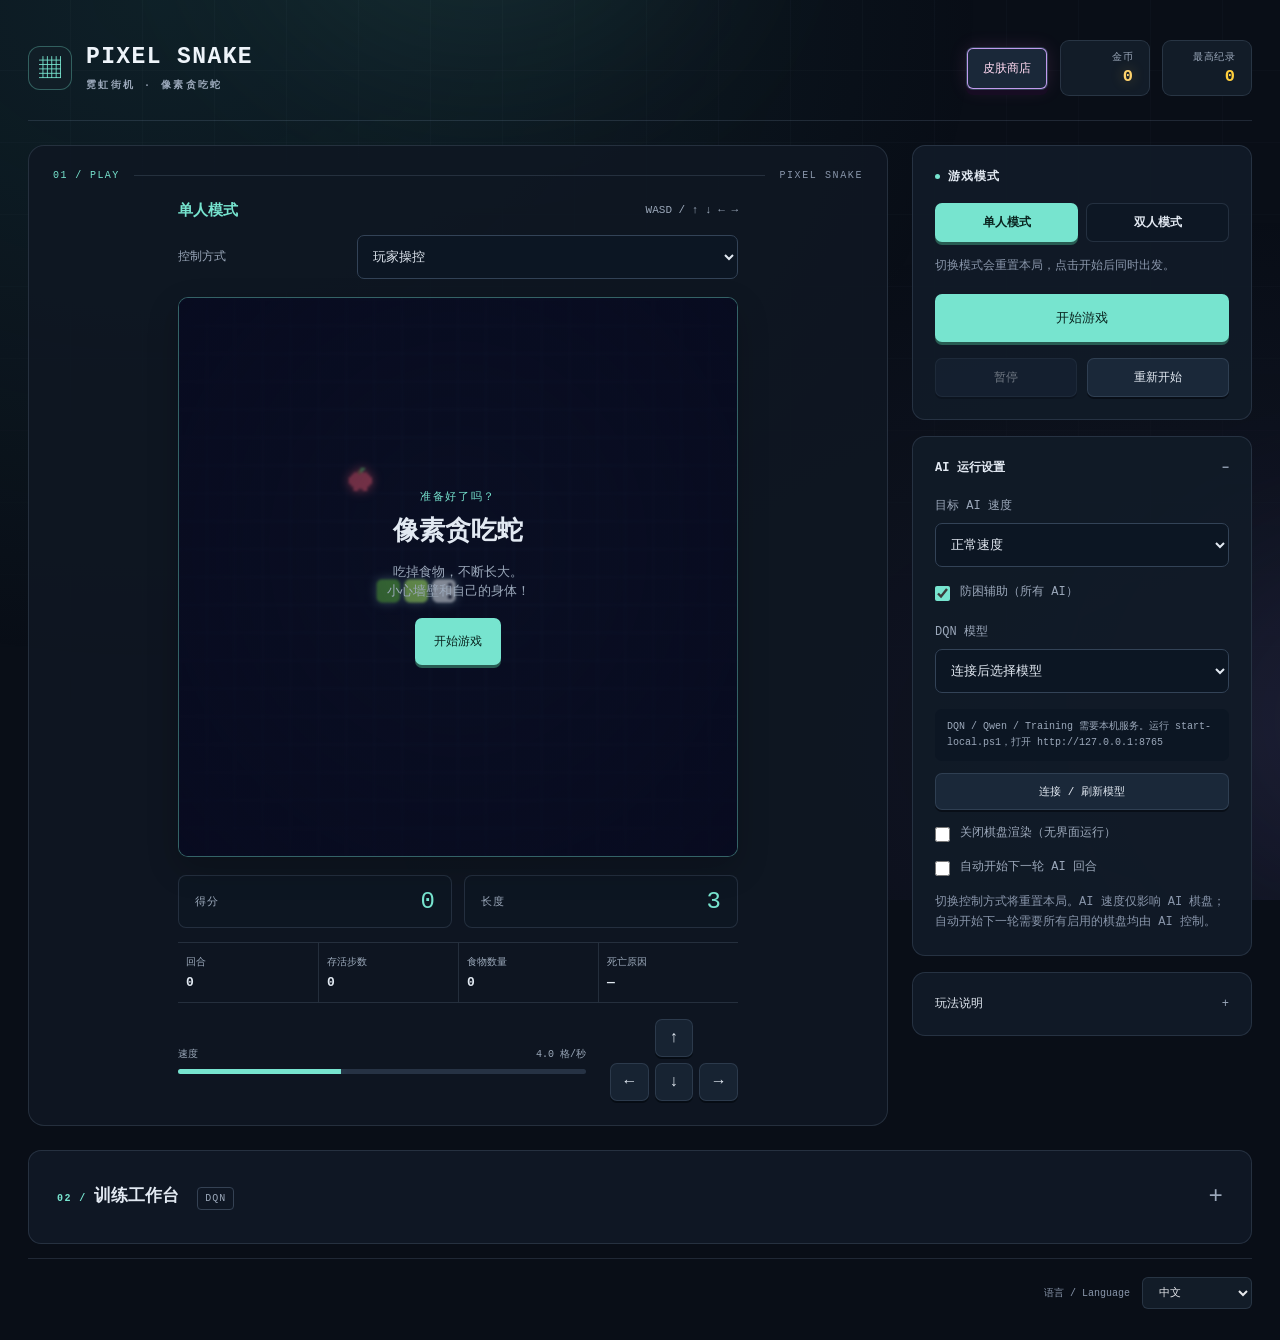
==== commit 0f443f17: "fix: stabilize Ultimate recovery and reconcile PixelSnake profiles" ====
--- a/index.html
+++ b/index.html
@@ -145,7 +145,7 @@
         </select>
       </label>
       <label class="agent-check"><input id="ai-safety" type="checkbox" checked><span data-i18n="safetyAssist">防困辅助（所有 AI）</span></label>
-      <label class="agent-select"><span data-i18n="dqnModel">DQN 模型</span><select id="dqn-model"><option value="best_model.pt">best_model.pt</option></select></label>
+      <label class="agent-select"><span data-i18n="dqnModel">DQN 模型</span><select id="dqn-model"><option value="">连接后选择模型</option></select></label>
       <p class="hint" id="local-status" role="status"></p>
       <button class="btn ghost" id="refresh-models" data-i18n="refreshModels">连接 / 刷新模型</button>
       <label class="agent-check"><input id="headless" type="checkbox"><span data-i18n="headless">Disable board rendering (headless)</span></label>
@@ -163,21 +163,57 @@
     </details>
   </aside>
     <details class="card training-panel" id="training-panel">
-      <summary><span><span class="section-index">02 / </span>Training <span class="section-tag">DQN</span></span><span class="disclosure-mark" aria-hidden="true">+</span></summary>
+      <summary><span><span class="section-index">02 / </span><span data-i18n="trainingTitle">训练工作台</span> <span class="section-tag">DQN</span></span><span class="disclosure-mark" aria-hidden="true">+</span></summary>
       <p class="hint" data-i18n="trainingHint">选择已有模型继续训练，或从零开始。episode 数表示本次追加数量。Qwen 不参与训练。</p>
-      <div class="training-layout"><div class="training-fields">
-      <label class="agent-select"><span data-i18n="trainingSource">起始模型</span><select id="training-model"><option value="" data-i18n="newModel">从零开始</option></select></label>
-      <label class="agent-select"><span data-i18n="rewardProfile">训练奖励</span><select id="training-reward"><option value="inherit" data-i18n="rewardInherit">沿用模型（新模型用经典奖励）</option><option value="classic" data-i18n="rewardClassic">经典奖励</option><option value="strategy_v1" data-i18n="rewardStrategy">策略奖励 v1（实验）</option></select></label>
-      <p class="hint" data-i18n="rewardHint">切换奖励会清空旧经验回放；保留网络和累计 episode。策略奖励需训练后才影响模型。</p>
-      <label class="agent-select"><span data-i18n="trainingEpisodes">追加 episodes</span><input id="training-episodes" type="number" min="1" max="10000" value="100"></label>
-      <label class="agent-select"><span data-i18n="saveEvery">保存间隔</span><input id="training-save-every" type="number" min="1" max="10000" value="100"></label>
-      <label class="agent-select"><span data-i18n="trainingSeed">随机种子（新模型）</span><input id="training-seed" type="number" min="0" max="99999" value="42"></label>
-      </div><div class="training-monitor">
-      <div class="ctl-row"><button id="training-start" class="btn primary" data-i18n="trainingStart">开始训练</button><button id="training-stop" class="btn ghost" disabled data-i18n="trainingStop">停止并保存</button></div>
-      <progress id="training-progress" max="100" value="0"></progress>
-      <p class="hint" id="training-status" role="status" aria-live="polite"></p>
-      <p class="hint" data-i18n="trainingSaveHint">保存在 models/，例如 2000_model.pt 追加 500 回合后生成 2500_model.pt。同名模型保留在独立目录。</p>
-      </div></div>
+      <section class="scheme-guide" aria-labelledby="scheme-guide-title">
+        <h3 class="training-section-title" id="scheme-guide-title" data-i18n="schemeGuide">选择适合的方案</h3>
+        <div class="scheme-grid">
+          <article class="scheme-card scheme-classic">
+            <header><h4>classic</h4><span class="scheme-number">01</span></header>
+            <p data-i18n="classicDesc">基础奖励，专注吃食物与避开碰撞。</p>
+            <dl class="reward-values">
+              <div><dt data-i18n="foodReward">吃到食物</dt><dd class="positive">+10</dd></div>
+              <div><dt data-i18n="collisionReward">发生碰撞</dt><dd>−10</dd></div>
+              <div><dt data-i18n="stepReward">每走一步</dt><dd>−0.01</dd></div>
+            </dl>
+          </article>
+          <article class="scheme-card scheme-strategy">
+            <header><h4>strategy</h4><span class="scheme-number">02</span></header>
+            <p data-i18n="strategyDesc">在 classic 基础上，兼顾路线效率和生存空间。</p>
+            <ul><li data-i18n="strategyFood">鼓励接近食物、保留可通行的退路</li><li data-i18n="strategyLoop">惩罚重复绕圈和多余转弯</li></ul>
+          </article>
+          <article class="scheme-card scheme-ultimate">
+            <header><h4>ultimate</h4><span class="scheme-number">03</span></header>
+            <p data-i18n="ultimateDesc">使用 strategy 训练奖励，附加逐行铺满规则。</p>
+            <ul><li data-i18n="ultimateThreshold">蛇身超过 50% 时接入铺满路线</li><li data-i18n="ultimateAssist">需要开启「防困辅助」</li></ul>
+          </article>
+        </div>
+        <p class="replay-note" data-i18n="replayNote">更换数值奖励会清空旧经验回放，保留权重与累计回合数。</p>
+      </section>
+      <div class="training-layout">
+        <div class="training-fields">
+          <h3 class="training-section-title field-wide" data-i18n="trainingConfig">训练配置</h3>
+          <label class="agent-select field-wide"><span data-i18n="trainingSource">起始模型</span><select id="training-model"><option value="" data-i18n="newModel">从零开始</option></select></label>
+          <label class="agent-select field-wide"><span data-i18n="rewardProfile">奖励 / 行走方案</span><select id="training-reward"><option value="classic" data-i18n="rewardClassic">classic · 基础型</option><option value="strategy" data-i18n="rewardStrategy">strategy · 策略型</option><option value="ultimate" data-i18n="rewardUltimate">ultimate · 铺满型</option></select></label>
+          <label class="agent-select"><span data-i18n="trainingEpisodes">追加 episodes</span><input id="training-episodes" type="number" min="1" max="10000" value="100"></label>
+          <label class="agent-select"><span data-i18n="saveEvery">保存间隔</span><input id="training-save-every" type="number" min="1" max="10000" value="100"></label>
+          <label class="agent-select field-wide"><span data-i18n="trainingSeed">随机种子 Seed（默认 42）</span><input id="training-seed" aria-describedby="seed-hint" type="number" min="0" max="99999" value="42"></label>
+          <aside class="seed-note field-wide"><h4 data-i18n="seedTitle">Seed 是什么？</h4><p id="seed-hint" data-i18n="seedHint">控制食物分布和训练随机性，方便复现实验，不是难度。保留 42 即可；续训沿用原模型种子。</p></aside>
+        </div>
+        <div class="training-monitor">
+          <h3 class="training-section-title" data-i18n="trainingMonitor">进度与保存</h3>
+          <div class="training-actions"><button id="training-start" class="btn primary" data-i18n="trainingStart">开始训练</button><button id="training-stop" class="btn ghost" disabled data-i18n="trainingStop">停止并保存</button></div>
+          <progress id="training-progress" max="100" value="0"></progress>
+          <p id="training-status" role="status" aria-live="polite"></p>
+          <section class="save-note">
+            <h4 data-i18n="saveTitle">自动分类保存</h4>
+            <p data-i18n="saveFolders">按所选方案保存到对应目录</p>
+            <div class="folder-tags"><code>models/classic</code><code>models/strategy</code><code>models/ultimate</code></div>
+            <p data-i18n="saveNaming">文件名包含本机日期、时间和累计回合数。</p>
+            <code class="filename-example">2026-09-12_14-30-00-123456_ep2400.pt</code>
+          </section>
+        </div>
+      </div>
     </details>
   <footer class="cabinet-footer">
     <label class="language-control"><span data-i18n="languageLabel">语言 / Language</span><select id="language"><option value="zh-CN">中文</option><option value="en">English</option><option value="fr">Français</option></select></label>
--- a/css/layout.css
+++ b/css/layout.css
@@ -78,4 +78,79 @@
 .agent-settings[open]>summary::after{content:'\2212'}
 .training-fields>.agent-select:nth-child(2){grid-column:1/-1}
 
-.player>.throughput{font-size:11px;line-height:1.6;text-align:left;color:var(--cyan);margin:0 0 14px;overflow-wrap:anywhere}
+.player>.throughput{font-size:11px;line-height:1.6;text-align:left;color:var(--cyan);margin:0 0 14px;overflow-wrap:anywhere}
+
+.player .overlay.result.full-board-win .ov-title{
+  color:#70f5d1;
+  text-transform:uppercase;
+  text-shadow:none;
+}
+@supports (background-clip:text) or (-webkit-background-clip:text){
+  .player .overlay.result.full-board-win .ov-title{
+    background:linear-gradient(110deg,#70f5d1 0%,#6ccfff 32%,#c99aff 65%,#ffb3df 100%);
+    background-clip:text;
+    -webkit-background-clip:text;
+    color:transparent;
+    -webkit-text-fill-color:transparent;
+  }
+}
+
+/* Shared rhythm, readable scheme comparison, and a compact training workspace. */
+.cabinet,.cabinet.dual{width:min(100%,1280px);gap:24px;align-items:start;grid-template-columns:minmax(0,1fr) 340px}
+.topbar{padding-bottom:24px}.stage{padding:24px}.panel,.dual .panel{gap:16px}
+.card{padding:22px}.agent-select{min-width:0;margin-bottom:16px;font-size:12px}
+.agent-select select,.agent-select input{min-width:0;min-height:44px;font-size:13px;line-height:1.5}
+.agent-select select{overflow:hidden;text-overflow:ellipsis}
+.agent-select input:disabled{opacity:.5;cursor:not-allowed}
+.agent-select select:focus-visible,.agent-select input:focus-visible,.btn:focus-visible,summary:focus-visible{outline:2px solid var(--cyan);outline-offset:3px}
+.panel .hint{font-size:12px;line-height:1.7}.player .stat .val{font-variant-numeric:tabular-nums}
+.training-panel{padding:28px;width:100%;min-width:0}
+.training-panel>.hint{margin:14px 0 28px;max-width:850px;font-size:13px;line-height:1.75}
+.training-panel .training-section-title{font-size:13px;letter-spacing:.04em;color:var(--text);margin:0 0 16px;line-height:1.5}
+.training-panel .training-section-title::before{display:none}
+.scheme-guide{margin-bottom:28px}
+.scheme-grid{display:grid;grid-template-columns:repeat(3,minmax(0,1fr));gap:16px}
+.scheme-card{--scheme-accent:#77e4cf;min-width:0;padding:20px;border:1px solid var(--edge);border-top:2px solid var(--scheme-accent);border-radius:10px;background:#0d1724;display:flex;flex-direction:column;gap:14px}
+.scheme-strategy{--scheme-accent:#84bfff}.scheme-ultimate{--scheme-accent:#c7a5f4}
+.scheme-card header{display:flex;justify-content:space-between;align-items:center;gap:12px}
+.scheme-card h4{margin:0;color:var(--scheme-accent);font-size:17px;font-weight:600;letter-spacing:.02em}
+.scheme-number{font-size:11px;color:var(--muted2);font-variant-numeric:tabular-nums}
+.scheme-card p{font-size:13px;line-height:1.7;color:var(--muted);margin:0}
+.scheme-card ul{margin:0;padding-left:17px;font-size:12px;color:var(--text);line-height:1.8}
+.scheme-card li+li{margin-top:6px}.scheme-card li::marker{color:var(--scheme-accent)}
+.reward-values{display:grid;grid-template-columns:repeat(3,minmax(0,1fr));gap:8px;margin:auto 0 0}
+.reward-values div{background:#142231;border-radius:6px;padding:10px 8px;min-width:0}
+.reward-values dt{font-size:10px;color:var(--muted);line-height:1.5;margin-bottom:6px}
+.reward-values dd{margin:0;font-size:19px;font-weight:600;font-variant-numeric:tabular-nums;color:#eeb4bf}
+.reward-values dd.positive{color:var(--cyan)}
+.replay-note{font-size:12px;line-height:1.7;color:var(--muted);margin:14px 0 0;padding-left:12px;border-left:2px solid #415267}
+.training-layout{grid-template-columns:minmax(0,1fr) minmax(280px,.72fr);gap:28px;align-items:start;border-top:1px solid var(--edge);padding-top:28px}
+.training-fields{gap:0 20px}.training-fields .field-wide{grid-column:1/-1}
+.training-monitor{border:1px solid var(--edge);border-radius:10px;padding:20px;background:#0d1724}
+.training-actions{display:flex;flex-wrap:wrap;gap:10px}
+.training-actions .btn{min-height:44px;flex:1;padding:11px 14px;font-size:12px;line-height:1.5}
+.training-panel progress{display:block;height:7px;margin:20px 0 14px;border:0;border-radius:8px;overflow:hidden}
+#training-status{margin:0;min-height:112px;padding:14px;background:#121f2e;color:var(--text);font-size:12px;line-height:1.85;border:1px solid var(--edge);font-variant-numeric:tabular-nums}
+.seed-note{padding:14px 16px;border:1px solid var(--edge);border-radius:8px;background:#101c2a;margin:0}
+.seed-note h4,.save-note h4{margin:0 0 8px;font-size:12px;font-weight:600;color:var(--text)}
+.seed-note p,.save-note p{font-size:12px;line-height:1.75;color:var(--muted);margin:0}
+.save-note{border-top:1px solid var(--edge);margin-top:20px;padding-top:20px}
+.folder-tags{display:flex;flex-wrap:wrap;gap:6px;margin:12px 0 16px}
+.folder-tags code{border:1px solid #304557;background:#142333;color:var(--cyan);font-size:11px;border-radius:5px;padding:5px 7px}
+.filename-example{display:block;font-size:11px;line-height:1.8;color:var(--text);overflow-wrap:anywhere;margin-top:8px}
+@media(max-width:1000px){
+  .cabinet{grid-template-columns:minmax(0,1fr) 300px}.cabinet.dual{grid-template-columns:1fr}
+  .scheme-card{padding:16px}.scheme-grid{gap:12px}.training-layout{grid-template-columns:minmax(0,1fr) minmax(250px,.8fr);gap:20px}
+}
+@media(max-width:760px){
+  body{padding:24px 16px}.cabinet,.cabinet.dual{grid-template-columns:1fr;gap:20px}
+  .stage,.card,.training-panel{padding:20px}.scheme-grid{grid-template-columns:1fr}
+  .scheme-card{padding:18px}.training-layout{grid-template-columns:1fr;gap:24px;padding-top:24px}
+  .training-monitor{padding:18px}.scheme-guide{margin-bottom:24px}
+  .training-panel>.hint{margin-bottom:22px}.training-panel>summary{font-size:16px}
+}
+@media(max-width:420px){
+  body{padding:18px 12px}.stage,.card,.training-panel{padding:16px}
+  .training-fields{grid-template-columns:1fr;gap:0}.training-actions .btn{flex-basis:100%}
+  .top-actions{flex-wrap:wrap}.training-panel>summary .section-tag{margin-left:4px}
+}
